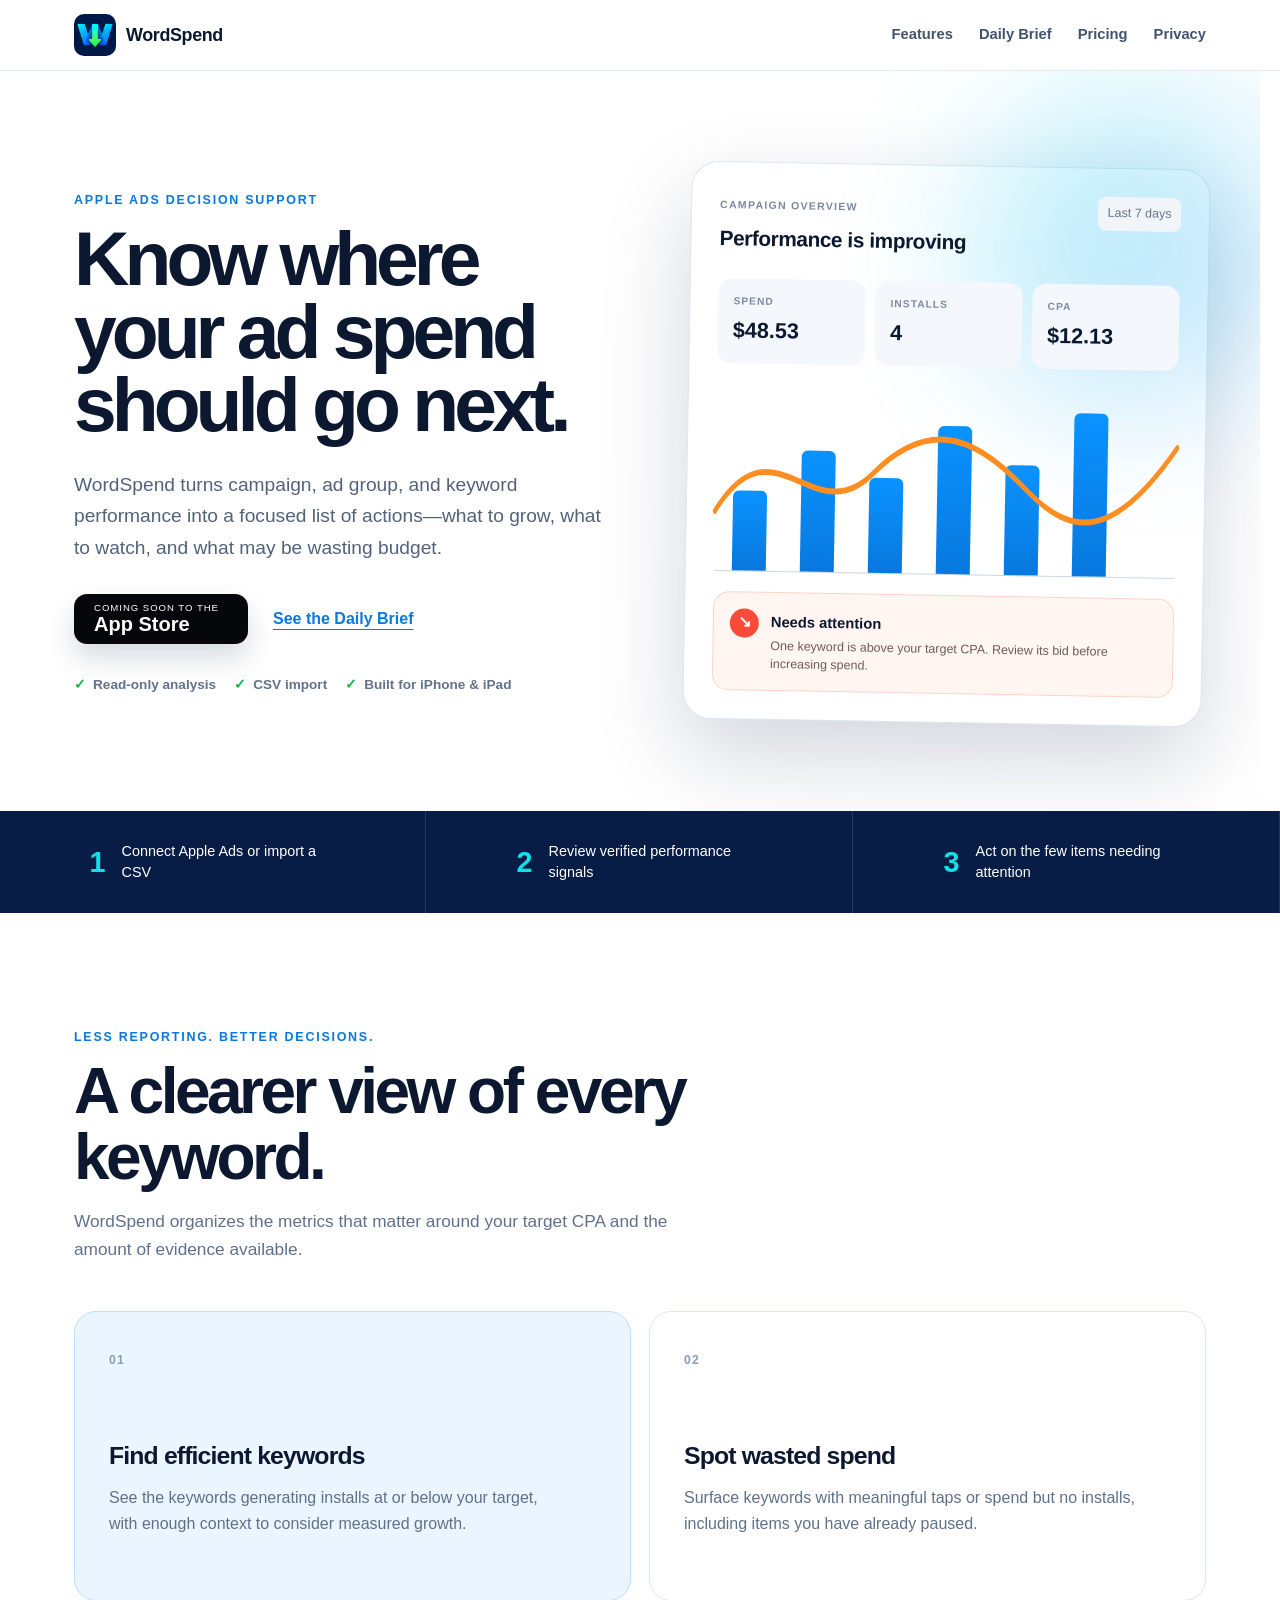
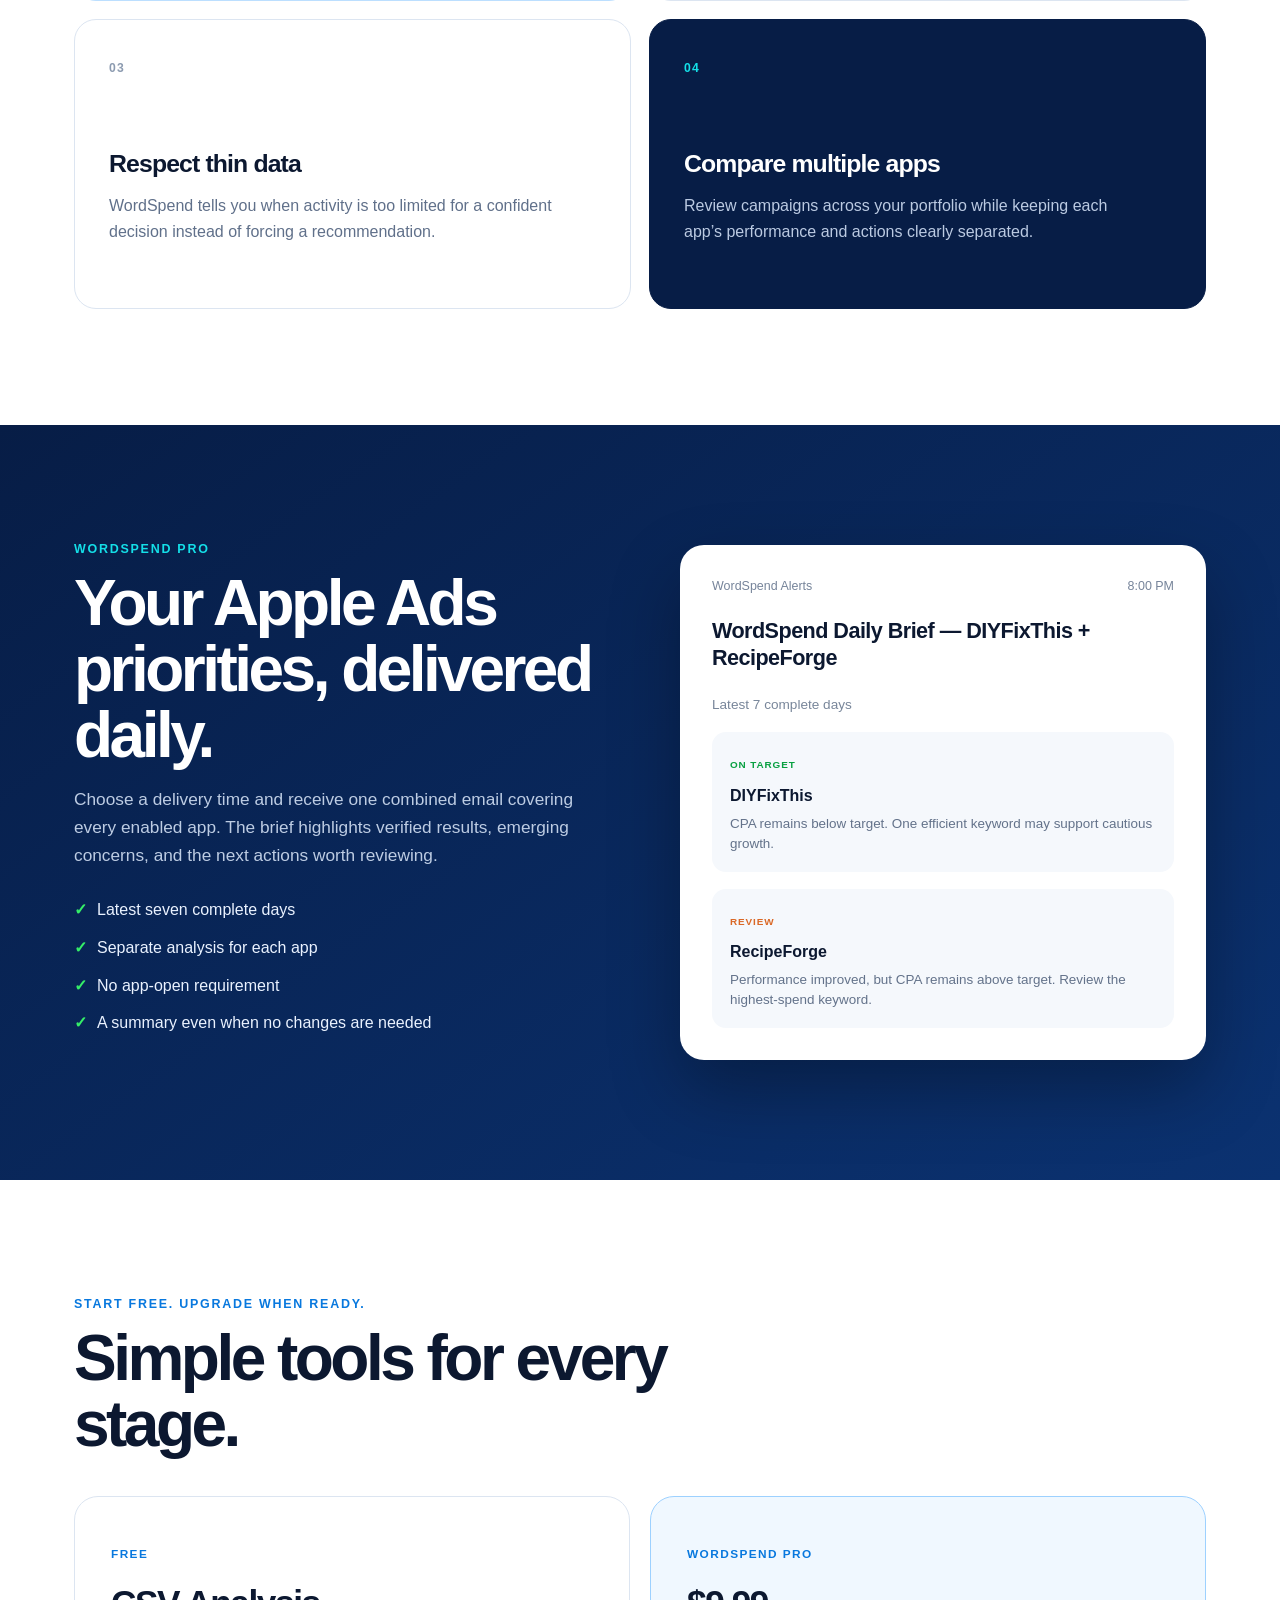
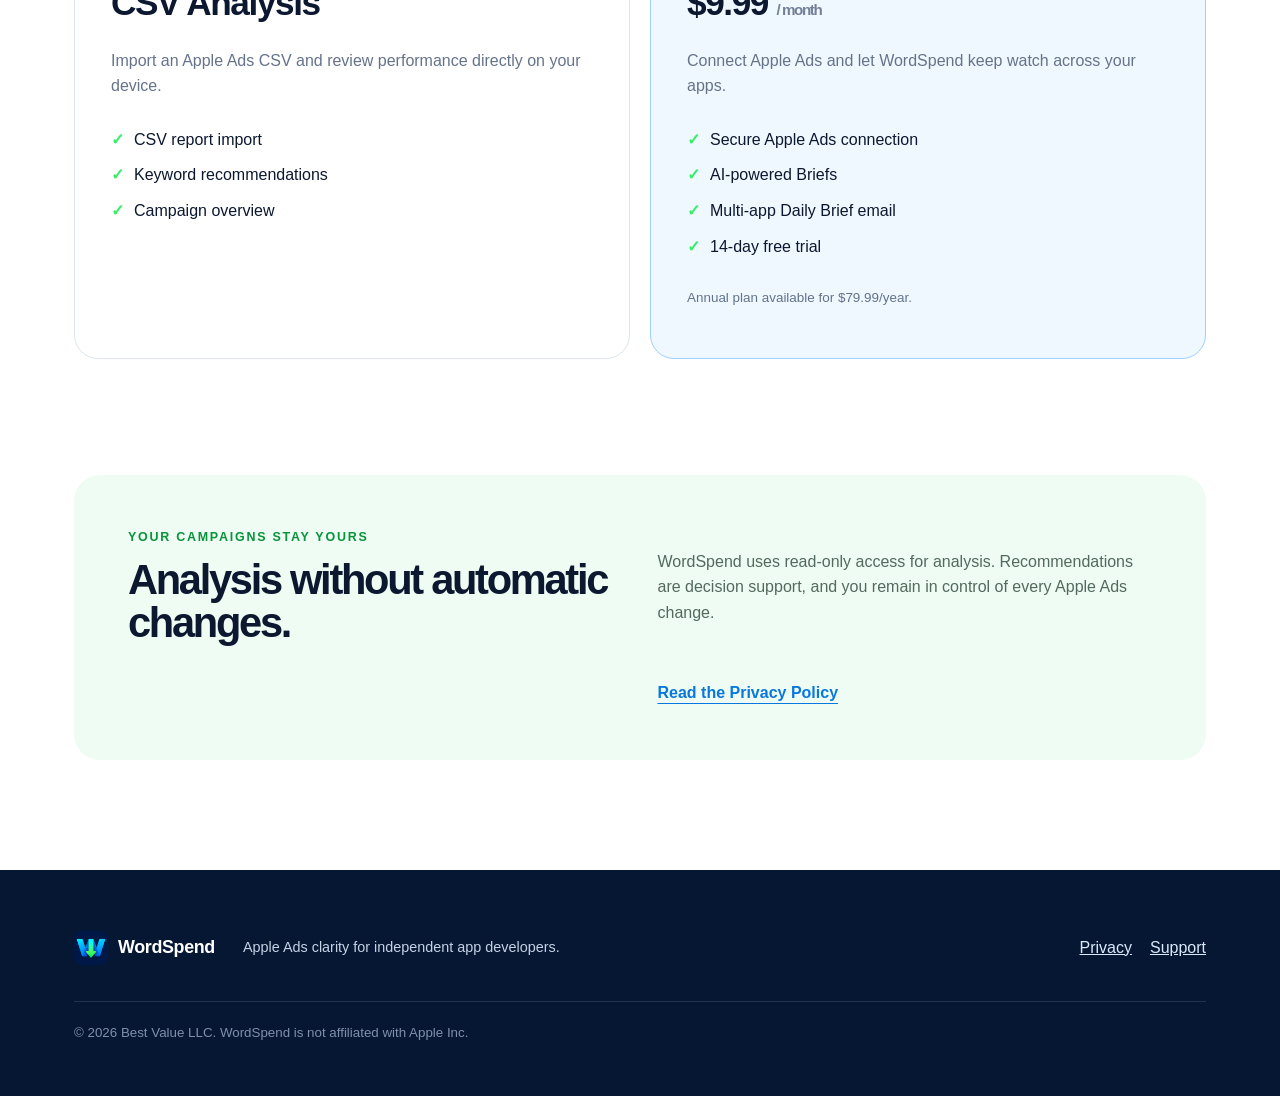
==== index.html @ 825d8892 "Create WordSpend GitHub Pages site" ====
<!doctype html>
<html lang="en">
<head>
  <meta charset="utf-8">
  <meta name="viewport" content="width=device-width, initial-scale=1">
  <title>WordSpend — Smarter Apple Ads Decisions</title>
  <meta name="description" content="WordSpend turns Apple Ads campaign data into clear actions, AI-powered recommendations, and scheduled Daily Briefs.">
  <meta name="theme-color" content="#071d46">
  <link rel="icon" type="image/png" href="assets/wordspend-icon.png">
  <link rel="stylesheet" href="styles.css">
</head>
<body>
  <header class="nav-wrap">
    <nav class="nav" aria-label="Primary navigation">
      <a class="brand" href="#top" aria-label="WordSpend home">
        <img src="assets/wordspend-icon.png" alt="" width="42" height="42">
        <span>WordSpend</span>
      </a>
      <div class="nav-links">
        <a href="#features">Features</a>
        <a href="#daily-brief">Daily Brief</a>
        <a href="#pricing">Pricing</a>
        <a href="privacy.html">Privacy</a>
      </div>
    </nav>
  </header>

  <main id="top">
    <section class="hero">
      <div class="hero-copy">
        <p class="eyebrow">APPLE ADS DECISION SUPPORT</p>
        <h1>Know where your ad spend should go next.</h1>
        <p class="lead">WordSpend turns campaign, ad group, and keyword performance into a focused list of actions—what to grow, what to watch, and what may be wasting budget.</p>
        <div class="hero-actions">
          <span class="store-button" aria-label="WordSpend is coming soon to the App Store">
            <small>COMING SOON TO THE</small>
            <strong>App Store</strong>
          </span>
          <a class="text-link" href="#daily-brief">See the Daily Brief</a>
        </div>
        <div class="trust-row" aria-label="Product highlights">
          <span>Read-only analysis</span>
          <span>CSV import</span>
          <span>Built for iPhone &amp; iPad</span>
        </div>
      </div>

      <div class="report-frame" aria-label="Example WordSpend campaign overview">
        <div class="report-top">
          <div>
            <span class="mini-label">CAMPAIGN OVERVIEW</span>
            <h2>Performance is improving</h2>
          </div>
          <span class="period">Last 7 days</span>
        </div>
        <div class="metrics">
          <div><span>SPEND</span><strong>$48.53</strong></div>
          <div><span>INSTALLS</span><strong>4</strong></div>
          <div><span>CPA</span><strong>$12.13</strong></div>
        </div>
        <div class="chart" aria-hidden="true">
          <div class="bar" style="--h:42%"></div><div class="bar" style="--h:64%"></div>
          <div class="bar" style="--h:50%"></div><div class="bar" style="--h:78%"></div>
          <div class="bar" style="--h:58%"></div><div class="bar" style="--h:86%"></div>
          <svg viewBox="0 0 600 160" preserveAspectRatio="none"><path d="M0 110 C75 28 128 128 205 76 S344 48 405 88 S520 128 600 50"/></svg>
        </div>
        <div class="action-card">
          <span class="action-icon">↘</span>
          <div><strong>Needs attention</strong><p>One keyword is above your target CPA. Review its bid before increasing spend.</p></div>
        </div>
      </div>
    </section>

    <section class="signal-strip" aria-label="How WordSpend works">
      <div><strong>1</strong><span>Connect Apple Ads or import a CSV</span></div>
      <div><strong>2</strong><span>Review verified performance signals</span></div>
      <div><strong>3</strong><span>Act on the few items needing attention</span></div>
    </section>

    <section class="section" id="features">
      <div class="section-heading">
        <p class="eyebrow">LESS REPORTING. BETTER DECISIONS.</p>
        <h2>A clearer view of every keyword.</h2>
        <p>WordSpend organizes the metrics that matter around your target CPA and the amount of evidence available.</p>
      </div>
      <div class="feature-grid">
        <article class="feature feature-blue">
          <span class="feature-number">01</span>
          <h3>Find efficient keywords</h3>
          <p>See the keywords generating installs at or below your target, with enough context to consider measured growth.</p>
        </article>
        <article class="feature">
          <span class="feature-number">02</span>
          <h3>Spot wasted spend</h3>
          <p>Surface keywords with meaningful taps or spend but no installs, including items you have already paused.</p>
        </article>
        <article class="feature">
          <span class="feature-number">03</span>
          <h3>Respect thin data</h3>
          <p>WordSpend tells you when activity is too limited for a confident decision instead of forcing a recommendation.</p>
        </article>
        <article class="feature feature-dark">
          <span class="feature-number">04</span>
          <h3>Compare multiple apps</h3>
          <p>Review campaigns across your portfolio while keeping each app’s performance and actions clearly separated.</p>
        </article>
      </div>
    </section>

    <section class="brief-section" id="daily-brief">
      <div class="brief-copy">
        <p class="eyebrow">WORDSPEND PRO</p>
        <h2>Your Apple Ads priorities, delivered daily.</h2>
        <p>Choose a delivery time and receive one combined email covering every enabled app. The brief highlights verified results, emerging concerns, and the next actions worth reviewing.</p>
        <ul>
          <li>Latest seven complete days</li>
          <li>Separate analysis for each app</li>
          <li>No app-open requirement</li>
          <li>A summary even when no changes are needed</li>
        </ul>
      </div>
      <div class="email-card">
        <div class="email-meta"><span>WordSpend Alerts</span><span>8:00 PM</span></div>
        <h3>WordSpend Daily Brief — DIYFixThis + RecipeForge</h3>
        <p class="email-period">Latest 7 complete days</p>
        <div class="email-section">
          <span class="status good">ON TARGET</span>
          <strong>DIYFixThis</strong>
          <p>CPA remains below target. One efficient keyword may support cautious growth.</p>
        </div>
        <div class="email-section">
          <span class="status watch">REVIEW</span>
          <strong>RecipeForge</strong>
          <p>Performance improved, but CPA remains above target. Review the highest-spend keyword.</p>
        </div>
      </div>
    </section>

    <section class="section pricing-section" id="pricing">
      <div class="section-heading compact">
        <p class="eyebrow">START FREE. UPGRADE WHEN READY.</p>
        <h2>Simple tools for every stage.</h2>
      </div>
      <div class="pricing-grid">
        <article class="price-card">
          <p class="plan">FREE</p>
          <h3>CSV Analysis</h3>
          <p>Import an Apple Ads CSV and review performance directly on your device.</p>
          <ul><li>CSV report import</li><li>Keyword recommendations</li><li>Campaign overview</li></ul>
        </article>
        <article class="price-card pro">
          <p class="plan">WORDSPEND PRO</p>
          <h3>$9.99 <small>/ month</small></h3>
          <p>Connect Apple Ads and let WordSpend keep watch across your apps.</p>
          <ul><li>Secure Apple Ads connection</li><li>AI-powered Briefs</li><li>Multi-app Daily Brief email</li><li>14-day free trial</li></ul>
          <p class="annual">Annual plan available for $79.99/year.</p>
        </article>
      </div>
    </section>

    <section class="privacy-callout">
      <div>
        <p class="eyebrow">YOUR CAMPAIGNS STAY YOURS</p>
        <h2>Analysis without automatic changes.</h2>
      </div>
      <p>WordSpend uses read-only access for analysis. Recommendations are decision support, and you remain in control of every Apple Ads change.</p>
      <a href="privacy.html">Read the Privacy Policy</a>
    </section>
  </main>

  <footer>
    <a class="brand footer-brand" href="#top"><img src="assets/wordspend-icon.png" alt="" width="34" height="34"><span>WordSpend</span></a>
    <p>Apple Ads clarity for independent app developers.</p>
    <div><a href="privacy.html">Privacy</a><a href="mailto:wordspend@bestvaluellc.com">Support</a></div>
    <small>© 2026 Best Value LLC. WordSpend is not affiliated with Apple Inc.</small>
  </footer>
</body>
</html>
---- styles.css ----
:root{--navy:#071d46;--blue:#0787f9;--cyan:#14dfe8;--green:#35ef68;--ink:#0c1830;--muted:#60708a;--line:#dce5f1;--pale:#f4f8fc;--white:#fff}*{box-sizing:border-box}html{scroll-behavior:smooth}body{margin:0;background:var(--white);color:var(--ink);font-family:Inter,-apple-system,BlinkMacSystemFont,"Segoe UI",sans-serif;font-size:16px;line-height:1.6}a{color:inherit}.nav-wrap{position:sticky;top:0;z-index:10;background:rgba(255,255,255,.9);backdrop-filter:blur(18px);border-bottom:1px solid rgba(220,229,241,.8)}.nav{max-width:1180px;margin:auto;padding:14px 24px;display:flex;align-items:center;justify-content:space-between}.brand{display:inline-flex;align-items:center;gap:10px;text-decoration:none;font-size:1.12rem;font-weight:800;letter-spacing:-.02em}.brand img{border-radius:10px}.nav-links{display:flex;gap:26px}.nav-links a{text-decoration:none;color:#43536c;font-weight:650;font-size:.92rem}.nav-links a:hover{color:var(--blue)}.hero{min-height:720px;max-width:1240px;margin:auto;padding:94px 54px 88px;display:grid;grid-template-columns:1.02fr .98fr;gap:72px;align-items:center;overflow:hidden}.eyebrow{margin:0 0 14px;color:#0878de;font-size:.78rem;line-height:1.3;font-weight:850;letter-spacing:.14em}.hero h1{margin:0;max-width:650px;font-size:clamp(3.1rem,6vw,5.45rem);line-height:.95;letter-spacing:-.065em}.lead{max-width:610px;margin:28px 0;color:#53627a;font-size:1.2rem;line-height:1.65}.hero-actions{display:flex;align-items:center;gap:25px;margin:30px 0}.store-button{width:174px;border-radius:13px;padding:9px 20px;background:#05070a;color:white;display:flex;flex-direction:column;line-height:1.1;box-shadow:0 14px 28px rgba(7,29,70,.16)}.store-button small{font-size:.6rem;letter-spacing:.1em}.store-button strong{font-size:1.25rem}.text-link{color:#0878de;font-weight:750;text-underline-offset:5px}.trust-row{display:flex;flex-wrap:wrap;gap:18px;color:#63728a;font-size:.85rem;font-weight:650}.trust-row span:before{content:"✓";color:#0eb64a;margin-right:7px}.report-frame{position:relative;padding:28px;background:#fff;border:1px solid #dce7f4;border-radius:28px;box-shadow:0 36px 90px rgba(4,27,69,.18);transform:rotate(1deg)}.report-frame:before{content:"";position:absolute;z-index:-1;width:320px;height:320px;border-radius:50%;background:linear-gradient(135deg,var(--cyan),var(--blue));filter:blur(70px);opacity:.25;right:-80px;top:-80px}.report-top{display:flex;justify-content:space-between;align-items:flex-start;gap:20px}.mini-label{color:#7b899d;font-size:.66rem;font-weight:800;letter-spacing:.12em}.report-top h2{margin:5px 0 0;font-size:1.3rem;letter-spacing:-.02em}.period{color:#66758c;font-size:.78rem;background:#f1f5fa;padding:7px 10px;border-radius:8px}.metrics{display:grid;grid-template-columns:repeat(3,1fr);gap:10px;margin:24px 0 18px}.metrics div{padding:15px;border-radius:14px;background:var(--pale)}.metrics span{display:block;color:#7d8ba0;font-size:.64rem;font-weight:800;letter-spacing:.1em}.metrics strong{display:block;margin-top:4px;font-size:1.35rem}.chart{position:relative;height:190px;border-bottom:1px solid #cad6e4;display:flex;align-items:flex-end;gap:8%;padding:0 4%}.bar{width:8%;height:var(--h);background:linear-gradient(#0a93ff,#0878de);border-radius:6px 6px 0 0}.chart svg{position:absolute;inset:0;width:100%;height:100%;overflow:visible}.chart path{fill:none;stroke:#ff8d21;stroke-width:5;stroke-linecap:round}.action-card{margin-top:20px;padding:16px;display:flex;gap:12px;border:1px solid #ffd4c8;background:#fff6f2;border-radius:16px}.action-icon{display:grid;place-items:center;width:29px;height:29px;flex:none;border-radius:50%;background:#fa4b39;color:#fff;font-weight:900}.action-card strong{font-size:.92rem}.action-card p{margin:3px 0 0;color:#6f5a58;font-size:.78rem;line-height:1.45}.signal-strip{background:var(--navy);color:#fff;display:grid;grid-template-columns:repeat(3,1fr);gap:1px}.signal-strip>div{padding:28px 7vw;display:flex;gap:16px;align-items:center;border-right:1px solid rgba(255,255,255,.12)}.signal-strip strong{color:var(--cyan);font-size:1.8rem}.signal-strip span{font-size:.9rem;line-height:1.4}.section{max-width:1180px;margin:auto;padding:116px 24px}.section-heading{max-width:710px;margin-bottom:48px}.section-heading h2,.brief-copy h2,.privacy-callout h2{margin:0;font-size:clamp(2.4rem,5vw,4.3rem);line-height:1.03;letter-spacing:-.055em}.section-heading>p:last-child{max-width:620px;color:var(--muted);font-size:1.08rem}.feature-grid{display:grid;grid-template-columns:repeat(2,1fr);gap:18px}.feature{min-height:290px;padding:34px;border:1px solid var(--line);border-radius:22px;background:#fff}.feature-number{color:#8c9bb0;font-size:.76rem;font-weight:800;letter-spacing:.1em}.feature h3{margin:64px 0 10px;font-size:1.55rem;letter-spacing:-.035em}.feature p{margin:0;max-width:460px;color:#60708a}.feature-blue{background:#eaf5ff;border-color:#bcdfff}.feature-dark{background:var(--navy);border-color:var(--navy);color:#fff}.feature-dark p{color:#bbcae2}.feature-dark .feature-number{color:var(--cyan)}.brief-section{padding:116px max(24px,calc((100vw - 1132px)/2));display:grid;grid-template-columns:1fr 1fr;gap:80px;align-items:center;background:linear-gradient(145deg,#071d46,#0b3271);color:#fff}.brief-copy .eyebrow{color:var(--cyan)}.brief-copy>p:not(.eyebrow){color:#bdcce3;font-size:1.08rem}.brief-copy ul,.price-card ul{list-style:none;padding:0;margin:28px 0}.brief-copy li{margin:12px 0;color:#eaf2ff}.brief-copy li:before,.price-card li:before{content:"✓";color:var(--green);font-weight:900;margin-right:10px}.email-card{padding:32px;border-radius:24px;background:#fff;color:var(--ink);box-shadow:0 30px 70px rgba(0,0,0,.3)}.email-meta{display:flex;justify-content:space-between;color:#76849a;font-size:.78rem}.email-card h3{font-size:1.35rem;line-height:1.25;letter-spacing:-.025em}.email-period{color:#78869a;font-size:.85rem}.email-section{position:relative;margin-top:17px;padding:18px;border-radius:14px;background:#f5f8fc}.email-section strong{display:block;margin-top:7px}.email-section p{margin:5px 0 0;color:#63728a;font-size:.84rem;line-height:1.5}.status{font-size:.62rem;font-weight:850;letter-spacing:.09em}.status.good{color:#08a041}.status.watch{color:#da6826}.compact{margin-bottom:38px}.pricing-grid{display:grid;grid-template-columns:1fr 1fr;gap:20px}.price-card{padding:36px;border:1px solid var(--line);border-radius:24px}.price-card .plan{color:#0878de;font-size:.74rem;font-weight:850;letter-spacing:.12em}.price-card h3{font-size:2.2rem;letter-spacing:-.04em;margin:8px 0}.price-card h3 small{font-size:.95rem;color:#738098}.price-card>p:not(.plan,.annual){color:#65738a}.price-card li{margin:10px 0}.price-card.pro{background:#f0f8ff;border-color:#9dd1ff}.annual{margin-top:28px;color:#61738a;font-size:.84rem}.privacy-callout{max-width:1132px;margin:0 auto 110px;padding:54px;border-radius:26px;background:#effcf3;display:grid;grid-template-columns:1fr 1fr;gap:35px;align-items:center}.privacy-callout .eyebrow{color:#07943b}.privacy-callout h2{font-size:2.6rem}.privacy-callout>p{color:#536a5c}.privacy-callout>a{grid-column:2;color:#0878de;font-weight:750;text-underline-offset:5px}footer{padding:52px max(24px,calc((100vw - 1132px)/2));background:#061733;color:#c6d2e4;display:grid;grid-template-columns:auto 1fr auto;gap:28px;align-items:center}.footer-brand{color:white}.footer-brand img{border-radius:8px}footer p{font-size:.9rem}footer div{display:flex;gap:18px}footer div a{color:#dce9fb}footer small{grid-column:1/-1;border-top:1px solid rgba(255,255,255,.12);padding-top:20px;color:#7f90aa}.legal{max-width:820px;margin:auto;padding:92px 24px 120px}.legal h1{font-size:clamp(2.8rem,6vw,4.8rem);letter-spacing:-.055em;line-height:1}.legal .updated{color:#748298}.legal h2{margin-top:42px;font-size:1.45rem;letter-spacing:-.02em}.legal p,.legal li{color:#4e5e74}.legal a{color:#0878de}@media(max-width:850px){.nav-links a:not(:last-child){display:none}.hero{padding:70px 24px;grid-template-columns:1fr;gap:55px}.hero h1{font-size:3.55rem}.report-frame{transform:none}.signal-strip{grid-template-columns:1fr}.signal-strip>div{padding:20px 24px;border-right:0;border-bottom:1px solid rgba(255,255,255,.12)}.brief-section,.privacy-callout{grid-template-columns:1fr}.privacy-callout>a{grid-column:1}.feature-grid,.pricing-grid{grid-template-columns:1fr}footer{grid-template-columns:1fr}footer small{grid-column:1}}@media(max-width:520px){.hero{padding-top:52px}.hero h1{font-size:2.85rem}.hero-actions{align-items:flex-start;flex-direction:column}.metrics strong{font-size:1.05rem}.report-frame{padding:20px}.section,.brief-section{padding-top:82px;padding-bottom:82px}.feature{min-height:250px}.feature h3{margin-top:38px}.privacy-callout{margin:0 16px 76px;padding:30px}.nav{padding-inline:16px}}
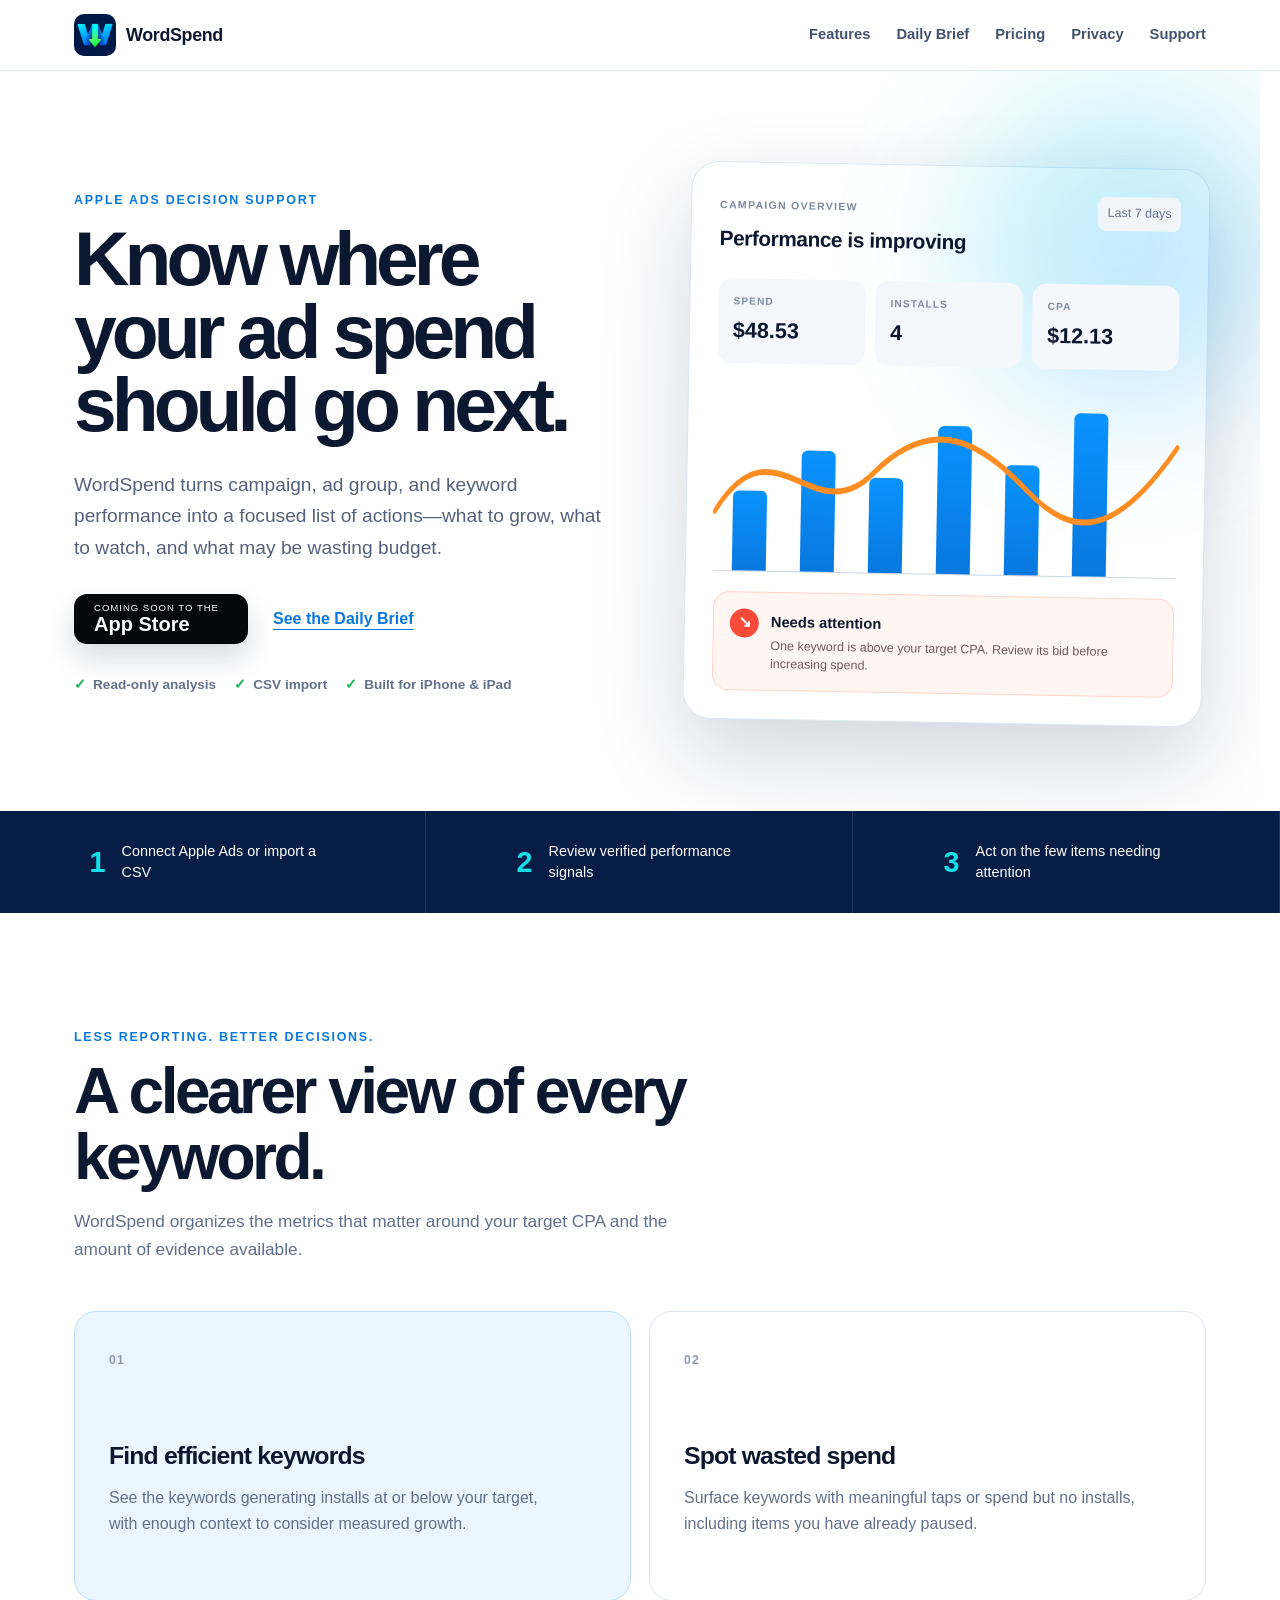
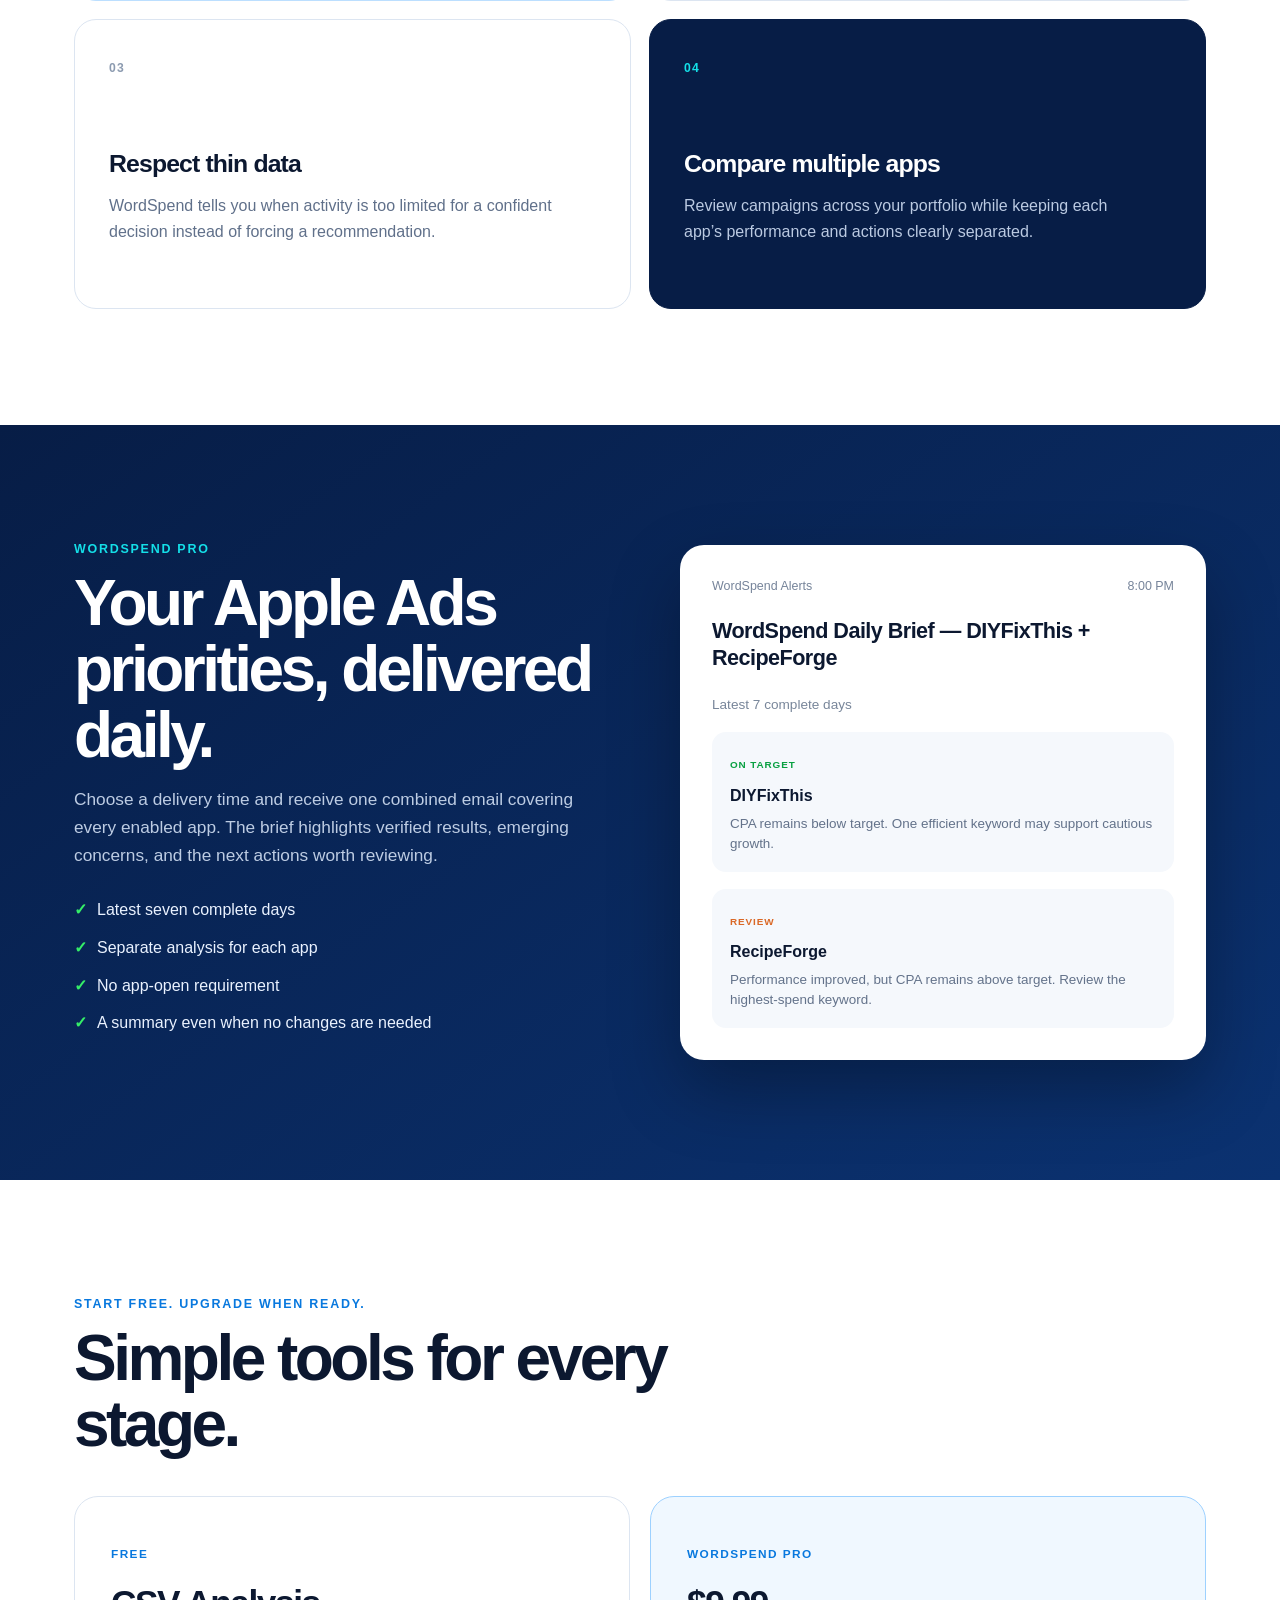
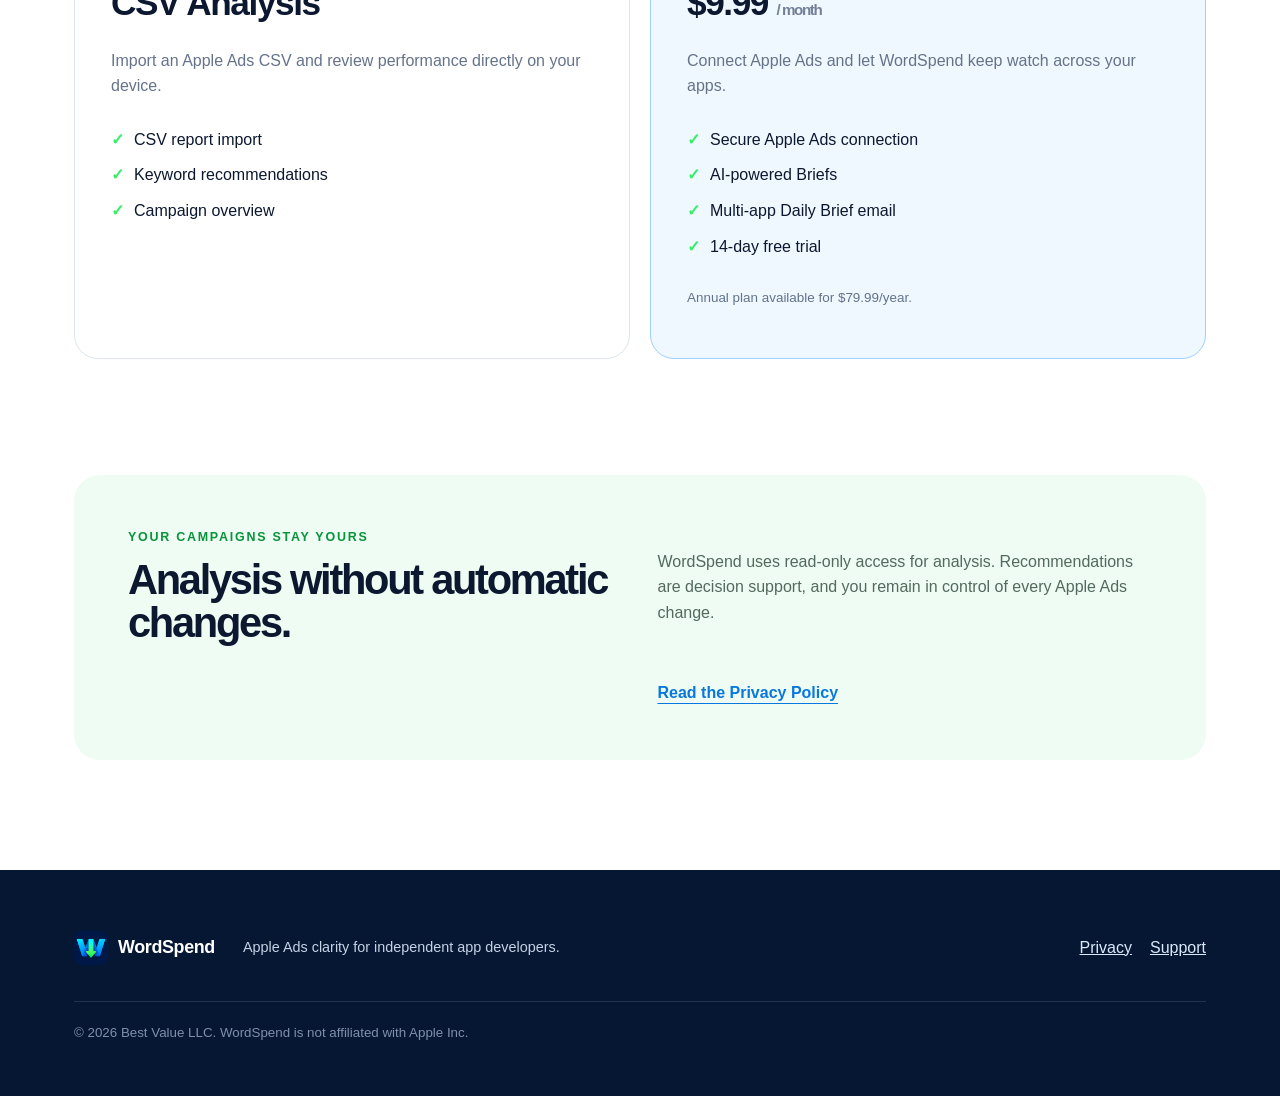
==== commit 1b66cfce: "Add WordSpend support page" ====
--- a/index.html
+++ b/index.html
@@ -21,6 +21,7 @@
         <a href="#daily-brief">Daily Brief</a>
         <a href="#pricing">Pricing</a>
         <a href="privacy.html">Privacy</a>
+        <a href="support.html">Support</a>
       </div>
     </nav>
   </header>
@@ -171,7 +172,7 @@
   <footer>
     <a class="brand footer-brand" href="#top"><img src="assets/wordspend-icon.png" alt="" width="34" height="34"><span>WordSpend</span></a>
     <p>Apple Ads clarity for independent app developers.</p>
-    <div><a href="privacy.html">Privacy</a><a href="mailto:wordspend@bestvaluellc.com">Support</a></div>
+    <div><a href="privacy.html">Privacy</a><a href="support.html">Support</a></div>
     <small>© 2026 Best Value LLC. WordSpend is not affiliated with Apple Inc.</small>
   </footer>
 </body>
